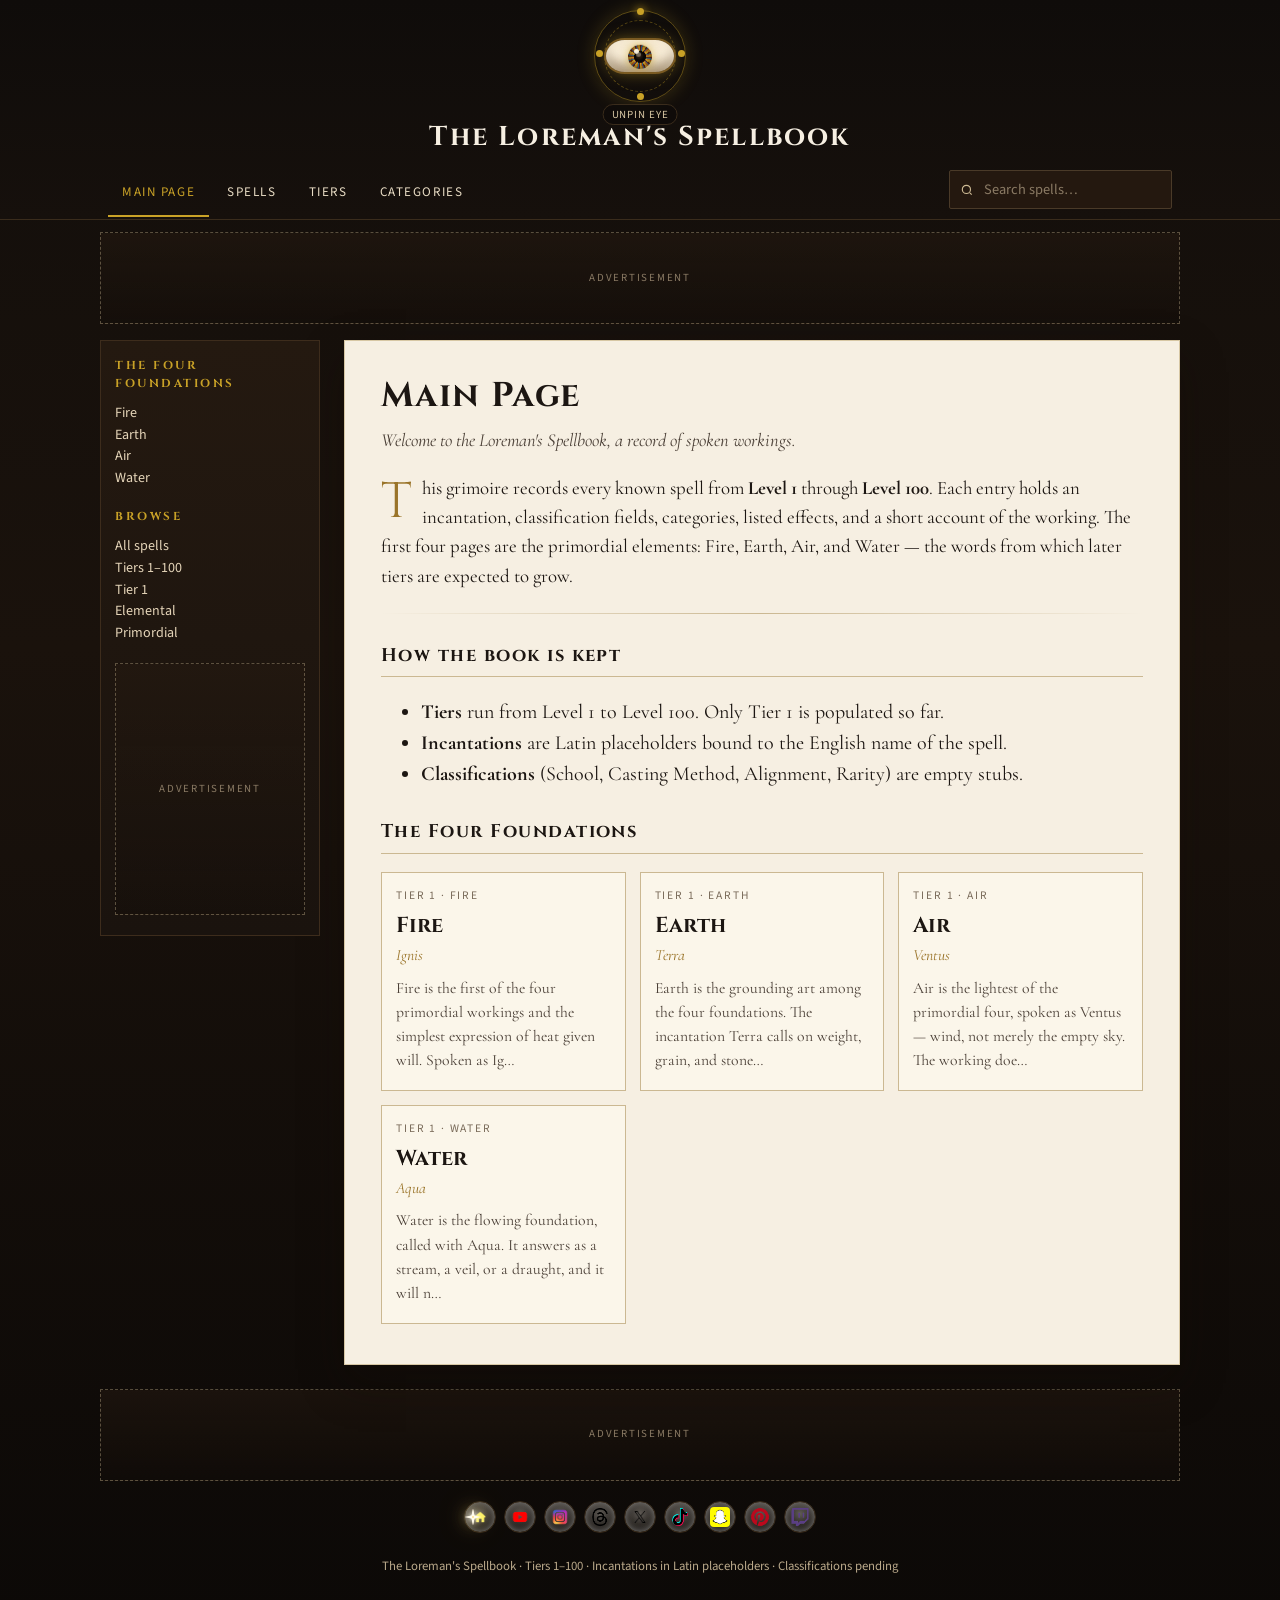
==== index.html @ 7ffdf41a "Add The Loreman's Spellbook wiki with elemental spells and site chrome. Co-authored-by: Cursor <curs" ====
<!DOCTYPE html>
<html lang="en">
  <head>
    <meta charset="UTF-8" />
    <meta name="viewport" content="width=device-width, initial-scale=1" />
    <title>The Loreman's Spellbook</title>
    <link rel="preconnect" href="https://fonts.googleapis.com" />
    <link rel="preconnect" href="https://fonts.gstatic.com" crossorigin />
    <link
      href="https://fonts.googleapis.com/css2?family=Cinzel:wght@600;700&family=Cormorant+Garamond:ital,wght@0,500;0,600;1,500;1,600&family=Source+Sans+3:wght@400;600&display=swap"
      rel="stylesheet"
    />
    <link rel="stylesheet" href="css/spellbook.css" />
  </head>
  <body>
    <svg class="sparkle-defs" aria-hidden="true" focusable="false">
      <symbol id="sparkle-glyph" viewBox="0 0 32 32">
        <path fill="#fff8e4" d="M16 1.2l2.5 12.1L30.8 16l-12.3 2.7L16 30.8l-2.5-12.1L1.2 16l12.3-2.7z" />
        <path fill="#fff" d="M16 7.2l1.15 7.1L24.8 16l-7.65 1.7L16 24.8l-1.15-7.1L7.2 16l7.65-1.7z" />
        <circle cx="16" cy="16" r="2.1" fill="#ffe9a8" />
      </symbol>
    </svg>
    <header class="site-header">
      <a
        class="donate-button"
        href="https://www.paypal.com/donate/?hosted_button_id=XRLVQFNNNTMAG"
        target="_blank"
        rel="noopener noreferrer"
      >
        Donate
      </a>
      <div class="donate-beam" id="donate-beam" aria-hidden="true"></div>
      <div class="donate-burst" id="donate-burst" aria-hidden="true"></div>
      <div class="header-inner">
        <div class="watcher-slot">
          <div class="watcher-cluster is-sticky" id="watcher-cluster">
            <div class="watcher" id="watcher" role="button" tabindex="0" aria-label="Watcher eye, click to blink">
              <div class="watcher-ring"></div>
              <div class="watcher-eye">
                <div class="watcher-iris" id="watcher-iris">
                  <span class="watcher-pupil"></span>
                  <span class="watcher-gleam"></span>
                </div>
                <div class="watcher-lid"></div>
              </div>
            </div>
          </div>
        </div>
        <button type="button" class="watcher-toggle" id="watcher-toggle" aria-pressed="true">Unpin eye</button>
        <a class="brand" href="#/">
          <h1>The Loreman's Spellbook</h1>
        </a>
        <div class="nav-row">
          <nav class="main-nav" aria-label="Primary">
            <a href="#/" data-nav="home">Main Page</a>
            <a href="#/spells" data-nav="spells">Spells</a>
            <a href="#/tiers" data-nav="tiers">Tiers</a>
            <a href="#/categories" data-nav="categories">Categories</a>
          </nav>
          <div class="search-box">
            <label class="visually-hidden" for="spell-search" style="position:absolute;left:-9999px">Search spells</label>
            <input id="spell-search" type="search" placeholder="Search spells…" autocomplete="off" />
            <div id="search-results" class="search-results" hidden></div>
          </div>
        </div>
      </div>
    </header>

    <div class="ad-band">
      <aside class="ad-slot ad-slot--leaderboard" aria-label="Advertisement">
        <div
          class="ad-slot-inner"
          data-ad-client=""
          data-ad-slot=""
          data-ad-format="horizontal"
          data-ad-placement="header"
        >
          Advertisement
        </div>
      </aside>
    </div>

    <div class="layout">
      <aside class="rail" aria-label="Spellbook navigation">
        <h2>The Four Foundations</h2>
        <ul id="foundation-list"></ul>
        <h2>Browse</h2>
        <ul>
          <li><a href="#/spells">All spells</a></li>
          <li><a href="#/tiers">Tiers 1–100</a></li>
          <li><a href="#/tier/1">Tier 1</a></li>
          <li><a href="#/category/elemental">Elemental</a></li>
          <li><a href="#/category/primordial">Primordial</a></li>
        </ul>
        <aside class="ad-slot ad-slot--rail" aria-label="Advertisement">
          <div
            class="ad-slot-inner"
            data-ad-client=""
            data-ad-slot=""
            data-ad-format="rectangle"
            data-ad-placement="sidebar"
          >
            Advertisement
          </div>
        </aside>
      </aside>
      <main id="page" class="page"></main>
    </div>

    <div class="ad-band">
      <aside class="ad-slot ad-slot--leaderboard" aria-label="Advertisement">
        <div
          class="ad-slot-inner"
          data-ad-client=""
          data-ad-slot=""
          data-ad-format="horizontal"
          data-ad-placement="footer"
        >
          Advertisement
        </div>
      </aside>
    </div>

    <footer class="site-footer">
      <div class="social-orbit">
        <nav class="social-links" aria-label="Cristian Paez Jr on the web">
        <a href="https://www.iamchrispaezjr.com" aria-label="Home">
          <img class="social-icon-home" src="icons-spellbook/home.png" alt="" width="22" height="22" />
        </a>
        <a href="https://www.youtube.com/channel/UCWYtgKKmHAml5dol4--5GJQ" target="_blank" rel="noopener noreferrer" aria-label="YouTube">
          <img src="icons-spellbook/youtube.png" alt="" width="22" height="22" />
        </a>
        <a href="https://www.instagram.com/iamchrispaezjr" target="_blank" rel="noopener noreferrer" aria-label="Instagram">
          <img src="icons-spellbook/instagram.png" alt="" width="22" height="22" />
        </a>
        <a href="https://www.threads.com/@iamchrispaezjr" target="_blank" rel="noopener noreferrer" aria-label="Threads">
          <img src="icons-spellbook/threads.png" alt="" width="22" height="22" />
        </a>
        <a href="https://x.com/iamchrispjr" target="_blank" rel="noopener noreferrer" aria-label="X">
          <img src="icons-spellbook/x.png" alt="" width="22" height="22" />
        </a>
        <a href="https://www.tiktok.com/@iamchrispaezjr" target="_blank" rel="noopener noreferrer" aria-label="TikTok">
          <img src="icons-spellbook/tiktok.png" alt="" width="22" height="22" />
        </a>
        <a href="https://www.snapchat.com/@iamchrispaezjr" target="_blank" rel="noopener noreferrer" aria-label="Snapchat">
          <img src="icons-spellbook/snapchat.png" alt="" width="22" height="22" />
        </a>
        <a href="https://www.pinterest.com/iamchrispaezjroff/" target="_blank" rel="noopener noreferrer" aria-label="Pinterest">
          <img src="icons-spellbook/pinterest.png" alt="" width="22" height="22" />
        </a>
        <a href="https://www.twitch.tv/iamchrispaezjr" target="_blank" rel="noopener noreferrer" aria-label="Twitch">
          <img src="icons-spellbook/twitch.png" alt="" width="22" height="22" />
        </a>
      </nav>
        <svg class="social-sparkle social-sparkle--front" viewBox="0 0 32 32" aria-hidden="true" focusable="false">
          <use href="#sparkle-glyph" />
        </svg>
        <svg class="social-sparkle social-sparkle--back" viewBox="0 0 32 32" aria-hidden="true" focusable="false">
          <use href="#sparkle-glyph" />
        </svg>
      </div>
      The Loreman's Spellbook · Tiers 1–100 · Incantations in Latin placeholders · Classifications pending
    </footer>

    <script src="js/spells.js"></script>
    <script src="js/app.js"></script>
    <script src="js/watcher.js"></script>
    <script src="js/donate-laser.js"></script>
  </body>
</html>
---- css/spellbook.css ----
:root {
  --ink: #1c1612;
  --ink-soft: #4a3f36;
  --parchment: #f6efe2;
  --parchment-deep: #ebe1cc;
  --rule: #cbb892;
  --gold: #9a7429;
  --gold-bright: #c9a227;
  --leather: #1a120c;
  --leather-mid: #2a1d14;
  --nav: #0f0c0a;
  --muted: #7a6b5a;
  --stub: #8a7358;
  --fire: #c45c1a;
  --earth: #6b7a32;
  --air: #5b8aa8;
  --water: #2a6f86;
  --link: #6b3a12;
  --link-hover: #9a7429;
  --shadow: 0 18px 40px rgba(20, 12, 6, 0.35);
  --serif: "Cormorant Garamond", "Palatino Linotype", Palatino, serif;
  --display: "Cinzel", "Times New Roman", serif;
  --sans: "Source Sans 3", "Segoe UI", sans-serif;
}

*,
*::before,
*::after {
  box-sizing: border-box;
}

html {
  scroll-behavior: smooth;
}

body {
  margin: 0;
  min-height: 100vh;
  color: var(--ink);
  background:
    radial-gradient(1200px 600px at 50% -10%, rgba(201, 162, 39, 0.08), transparent 55%),
    linear-gradient(180deg, #120e0b 0%, var(--leather) 40%, #0c0907 100%);
  font-family: var(--serif);
  font-size: 20px;
  line-height: 1.55;
}

a {
  color: var(--link);
  text-decoration-thickness: 1px;
  text-underline-offset: 3px;
}

a:hover {
  color: var(--link-hover);
}

.sparkle-defs {
  position: absolute;
  width: 0;
  height: 0;
  overflow: hidden;
}

.site-header {
  position: relative;
  background: linear-gradient(180deg, var(--nav), #16100c);
  border-bottom: 1px solid #3a2c1c;
  color: var(--parchment);
}

.header-inner {
  max-width: 1120px;
  margin: 0 auto;
  padding: 18px 28px 0;
  display: flex;
  flex-direction: column;
  align-items: center;
}

.watcher-slot {
  width: 92px;
  height: 92px;
  margin: 0 auto 6px;
}

.watcher-cluster.is-sticky {
  position: fixed;
  top: 10px;
  left: 50%;
  z-index: 60;
  transform: translateX(-50%);
}

.watcher {
  position: relative;
  z-index: 60;
  width: 92px;
  height: 92px;
  margin: 0;
  display: grid;
  place-items: center;
  pointer-events: auto;
  cursor: pointer;
}

.watcher:focus-visible {
  outline: 2px solid var(--gold-bright);
  outline-offset: 4px;
  border-radius: 50%;
}

.watcher-toggle {
  position: fixed;
  top: 104px;
  left: 50%;
  z-index: 61;
  transform: translateX(-50%);
  margin: 0;
  padding: 2px 8px;
  border: 1px solid #3a2c1c;
  border-radius: 999px;
  background: rgba(15, 12, 10, 0.88);
  color: #d8c7a4;
  font-family: var(--sans);
  font-size: 0.68rem;
  letter-spacing: 0.08em;
  text-transform: uppercase;
  cursor: pointer;
  opacity: 0;
  pointer-events: none;
  transition: opacity 0.35s ease, color 0.15s ease, border-color 0.15s ease;
}

.watcher-toggle.is-near,
.watcher-toggle:focus-visible {
  opacity: 1;
  pointer-events: auto;
}

.watcher-toggle:hover,
.watcher-toggle:focus-visible {
  color: var(--gold-bright);
  border-color: var(--gold-bright);
  outline: none;
}

@media (hover: none) {
  .watcher-toggle {
    opacity: 1;
    pointer-events: auto;
  }
}

body:not(.eye-sticky) .watcher-toggle {
  top: 12px;
}

body.eye-sticky .rail {
  top: 112px;
}

.watcher-ring {
  position: absolute;
  inset: 0;
  border-radius: 50%;
  border: 1px solid rgba(201, 162, 39, 0.42);
  box-shadow: 0 0 18px rgba(201, 162, 39, 0.22);
  animation: watcher-spin 28s linear infinite;
}

.watcher-ring::before,
.watcher-ring::after {
  content: "";
  position: absolute;
  border-radius: 50%;
}

.watcher-ring::before {
  inset: 9px;
  border: 1px dashed rgba(201, 162, 39, 0.38);
}

.watcher-ring::after {
  top: -3px;
  left: 50%;
  width: 7px;
  height: 7px;
  margin-left: -3.5px;
  background: var(--gold-bright);
  box-shadow:
    0 85px 0 var(--gold-bright),
    41px 42px 0 var(--gold-bright),
    -41px 42px 0 var(--gold-bright),
    0 0 8px var(--gold-bright);
}

.watcher-eye {
  width: 68px;
  height: 32px;
  position: relative;
  overflow: hidden;
  border-radius: 50% 50% 50% 50% / 90% 90% 90% 90%;
  background:
    radial-gradient(120% 90% at 50% 40%, #fff8ea 0%, #e8d7b8 58%, #b8945a 100%);
  box-shadow:
    0 0 0 2px #7a5a22,
    0 0 16px rgba(201, 162, 39, 0.55),
    inset 0 6px 8px rgba(255, 248, 230, 0.5),
    inset 0 -8px 10px rgba(40, 22, 8, 0.28);
}

.watcher-iris {
  position: absolute;
  top: 50%;
  left: 50%;
  width: 24px;
  height: 24px;
  margin: -12px 0 0 -12px;
  border-radius: 50%;
  background:
    radial-gradient(circle at 50% 50%, #0a0604 0 34%, transparent 36%),
    repeating-conic-gradient(
      from 20deg,
      #c9a227 0 12deg,
      #6b1c12 12deg 18deg,
      #2a6f86 18deg 24deg,
      #c45c1a 24deg 30deg
    );
  box-shadow:
    0 0 10px rgba(201, 162, 39, 0.7),
    inset 0 0 6px rgba(0, 0, 0, 0.65);
  will-change: transform;
}

.watcher-pupil {
  position: absolute;
  inset: 32%;
  border-radius: 50%;
  background: radial-gradient(circle at 40% 35%, #3a2414 0%, #070504 70%);
}

.watcher-gleam {
  position: absolute;
  top: 4px;
  left: 6px;
  width: 5px;
  height: 5px;
  border-radius: 50%;
  background: rgba(255, 248, 230, 0.95);
  box-shadow: 2px 3px 0 0 rgba(255, 248, 230, 0.35);
}

.watcher-lid {
  position: absolute;
  inset: -2px;
  background: linear-gradient(180deg, #1a120c 0%, #2a1d14 100%);
  transform: scaleY(0);
  transform-origin: center;
  z-index: 2;
}

.watcher.is-blinking .watcher-lid {
  animation: watcher-blink 0.32s ease-in-out;
}

@keyframes watcher-spin {
  to {
    transform: rotate(360deg);
  }
}

@keyframes watcher-blink {
  0%,
  100% {
    transform: scaleY(0);
  }
  45%,
  55% {
    transform: scaleY(1);
  }
}

@media (prefers-reduced-motion: reduce) {
  .watcher-ring {
    animation: none;
  }

  .watcher.is-blinking .watcher-lid {
    animation-duration: 0.01ms;
  }

  .social-sparkle,
  .social-sparkle use {
    animation: none;
  }

  .social-sparkle {
    display: none;
  }

  .donate-beam,
  .donate-burst,
  .donate-button.is-materializing {
    animation: none;
  }

  .donate-button.is-revealed {
    opacity: 1;
  }
}

.brand {
  display: block;
  text-align: center;
  text-decoration: none;
  color: inherit;
  margin: 0 0 12px;
}

.brand h1 {
  margin: 0;
  font-family: var(--display);
  font-weight: 700;
  font-size: 1.7rem;
  letter-spacing: 0.08em;
}

.social-orbit {
  position: relative;
  isolation: isolate;
  display: flex;
  justify-content: center;
  width: fit-content;
  max-width: 100%;
  margin: 0 auto 14px;
  padding: 8px 0;
  overflow: visible;
}

.donate-button {
  position: absolute;
  top: 12px;
  right: 12px;
  z-index: 21;
  display: inline-flex;
  align-items: center;
  padding: 7px 14px;
  border: 1px solid var(--gold);
  border-radius: 999px;
  background: linear-gradient(180deg, #3a2a12, #24180f);
  color: var(--gold-bright);
  font-family: var(--sans);
  font-size: 0.72rem;
  font-weight: 600;
  letter-spacing: 0.14em;
  text-transform: uppercase;
  text-decoration: none;
  opacity: 0;
  pointer-events: none;
  box-shadow:
    inset 0 0 8px rgba(255, 245, 230, 0.12),
    0 0 10px rgba(201, 162, 39, 0.18);
}

.donate-button.is-revealed {
  opacity: 1;
  pointer-events: auto;
}

.donate-button.is-materializing {
  animation: donate-materialize 0.65s ease-out;
}

.donate-button:hover {
  color: #fff8e4;
  border-color: var(--gold-bright);
  box-shadow:
    inset 0 0 10px rgba(255, 245, 230, 0.2),
    0 0 14px rgba(201, 162, 39, 0.4);
}

.donate-beam {
  position: fixed;
  left: 0;
  top: 0;
  height: 4px;
  z-index: 70;
  pointer-events: none;
  transform-origin: 0 50%;
  opacity: 0;
  border-radius: 999px;
  background: linear-gradient(90deg, #fffef2 0%, #ffe08a 28%, #c9a227 72%, transparent 100%);
  box-shadow:
    0 0 8px #fff8e4,
    0 0 16px #c9a227,
    0 0 28px rgba(201, 162, 39, 0.7);
}

.donate-beam.is-firing {
  animation: donate-beam-shot 0.7s ease-out forwards;
}

.donate-burst {
  position: fixed;
  width: 34px;
  height: 34px;
  margin: -17px 0 0 -17px;
  z-index: 71;
  pointer-events: none;
  border-radius: 50%;
  opacity: 0;
  background: radial-gradient(circle, #fffef2 0%, #ffe08a 28%, rgba(201, 162, 39, 0.7) 52%, transparent 72%);
}

.donate-burst.is-popping {
  animation: donate-burst-pop 0.55s ease-out forwards;
}

.watcher.is-firing .watcher-eye {
  box-shadow:
    0 0 0 2px #7a5a22,
    0 0 22px rgba(255, 248, 230, 0.95),
    0 0 36px rgba(201, 162, 39, 0.85);
}

.watcher.is-firing .watcher-iris {
  filter: brightness(1.55) saturate(1.2);
}

@keyframes donate-beam-shot {
  0% {
    opacity: 1;
    transform: rotate(var(--beam-angle)) scaleX(0);
  }
  58% {
    opacity: 1;
    transform: rotate(var(--beam-angle)) scaleX(1);
  }
  100% {
    opacity: 0;
    transform: rotate(var(--beam-angle)) scaleX(1);
  }
}

@keyframes donate-burst-pop {
  0% {
    opacity: 0.95;
    transform: scale(0.2);
  }
  100% {
    opacity: 0;
    transform: scale(2.4);
  }
}

@keyframes donate-materialize {
  0% {
    opacity: 0;
    filter: brightness(2.2);
    box-shadow:
      inset 0 0 12px rgba(255, 245, 230, 0.5),
      0 0 22px rgba(201, 162, 39, 0.85);
  }
  100% {
    opacity: 1;
    filter: none;
  }
}

.social-links {
  display: flex;
  flex-wrap: wrap;
  justify-content: center;
  gap: 8px;
  margin: 0;
  position: relative;
  z-index: 1;
}

.social-sparkle {
  position: absolute;
  top: 50%;
  left: 0;
  width: 18px;
  height: 18px;
  margin-top: -9px;
  pointer-events: none;
  filter:
    drop-shadow(0 0 3px rgba(255, 255, 255, 0.95))
    drop-shadow(0 0 8px rgba(255, 232, 160, 0.85))
    drop-shadow(0 0 14px rgba(201, 162, 39, 0.45));
  animation: sparkle-orbit 7.5s ease-in-out infinite;
}

.social-sparkle--front {
  z-index: 2;
  animation:
    sparkle-orbit 7.5s ease-in-out infinite,
    sparkle-front 7.5s ease-in-out infinite;
}

.social-sparkle--back {
  z-index: 0;
  filter:
    drop-shadow(0 0 2px rgba(255, 255, 255, 0.45))
    drop-shadow(0 0 6px rgba(201, 162, 39, 0.25));
  animation:
    sparkle-orbit 7.5s ease-in-out infinite,
    sparkle-back 7.5s ease-in-out infinite;
}

.social-sparkle use {
  transform-box: fill-box;
  transform-origin: center;
  animation: sparkle-twinkle 1.6s ease-in-out infinite;
}

@keyframes sparkle-orbit {
  0%,
  100% {
    left: 0;
    transform: translateY(8px) scale(0.62);
  }
  4% {
    transform: translateY(-5px) scale(1.08);
  }
  46% {
    left: calc(100% - 18px);
    transform: translateY(-5px) scale(1.08);
  }
  50% {
    left: calc(100% - 18px);
    transform: translateY(8px) scale(0.62);
  }
  96% {
    left: 0;
    transform: translateY(8px) scale(0.62);
  }
}

@keyframes sparkle-front {
  0%,
  46% {
    opacity: 1;
  }
  50%,
  100% {
    opacity: 0;
  }
}

@keyframes sparkle-back {
  0%,
  46% {
    opacity: 0;
  }
  50%,
  96% {
    opacity: 0.45;
  }
  100% {
    opacity: 0;
  }
}

@keyframes sparkle-twinkle {
  0%,
  100% {
    transform: rotate(0deg) scale(1);
    opacity: 0.85;
  }
  50% {
    transform: rotate(45deg) scale(1.18);
    opacity: 1;
  }
}

.social-links a {
  display: grid;
  place-items: center;
  width: 32px;
  height: 32px;
  border-radius: 50%;
  background:
    radial-gradient(circle at 50% 40%, rgba(255, 248, 236, 0.34) 0%, rgba(255, 248, 236, 0.1) 46%, #0a0806 72%);
  border: 1px solid #3a2c1c;
  box-shadow:
    inset 0 0 7px rgba(255, 255, 255, 0.42),
    inset 0 0 14px rgba(255, 245, 230, 0.2);
  color: inherit;
  text-decoration: none;
  overflow: hidden;
  transition: transform 0.15s ease, border-color 0.15s ease, box-shadow 0.15s ease;
}

.social-links a:hover {
  transform: translateY(-2px);
  border-color: var(--gold-bright);
  box-shadow:
    inset 0 0 9px rgba(255, 255, 255, 0.5),
    inset 0 0 16px rgba(255, 245, 230, 0.24),
    0 0 10px rgba(201, 162, 39, 0.4);
  color: inherit;
}

.social-links img {
  width: 20px;
  height: 20px;
  object-fit: contain;
  display: block;
  border-radius: 4px;
  position: relative;
  z-index: 1;
}

.social-icon-home {
  filter: invert(86%) sepia(38%) saturate(620%) hue-rotate(2deg) brightness(1.05);
}

.nav-row {
  display: flex;
  flex-wrap: wrap;
  align-items: center;
  gap: 8px 18px;
  padding-bottom: 0;
  border-bottom: 0;
  width: 100%;
}

.main-nav {
  display: flex;
  flex-wrap: wrap;
  gap: 4px;
}

.main-nav a {
  display: inline-block;
  padding: 10px 14px 12px;
  color: #e8dcc4;
  text-decoration: none;
  font-family: var(--sans);
  font-size: 0.82rem;
  letter-spacing: 0.12em;
  text-transform: uppercase;
  border-bottom: 2px solid transparent;
}

.main-nav a:hover,
.main-nav a.is-active {
  color: var(--gold-bright);
  border-bottom-color: var(--gold-bright);
}

.search-box {
  margin-left: auto;
  margin-bottom: 10px;
  position: relative;
}

.search-box input {
  width: min(280px, 100%);
  padding: 8px 12px 8px 34px;
  border: 1px solid #4a3a28;
  border-radius: 2px;
  background: #24180f url("data:image/svg+xml,%3Csvg xmlns='http://www.w3.org/2000/svg' width='14' height='14' fill='none' stroke='%23cbb892' stroke-width='2' viewBox='0 0 24 24'%3E%3Ccircle cx='11' cy='11' r='7'/%3E%3Cpath d='M20 20l-3-3'/%3E%3C/svg%3E") 10px 50% no-repeat;
  color: var(--parchment);
  font-family: var(--sans);
  font-size: 0.9rem;
}

.search-box input::placeholder {
  color: #8a7a64;
}

.search-box input:focus {
  outline: 1px solid var(--gold-bright);
}

.search-results {
  display: none;
  position: absolute;
  right: 0;
  top: calc(100% + 4px);
  width: 280px;
  background: var(--parchment);
  color: var(--ink);
  border: 1px solid var(--rule);
  box-shadow: var(--shadow);
  z-index: 20;
}

.search-results.open {
  display: block;
}

.search-results a {
  display: block;
  padding: 8px 12px;
  text-decoration: none;
  font-size: 1rem;
  border-bottom: 1px solid var(--parchment-deep);
}

.search-results a:hover {
  background: var(--parchment-deep);
}

.search-results .empty {
  padding: 10px 12px;
  color: var(--muted);
  font-size: 0.95rem;
}

.layout {
  max-width: 1120px;
  margin: 16px auto 24px;
  padding: 0 20px;
  display: grid;
  grid-template-columns: 220px minmax(0, 1fr);
  gap: 24px;
  align-items: start;
}

.rail {
  background: linear-gradient(180deg, #241910, #1a130e);
  border: 1px solid #3d2c1c;
  color: #e4d4b8;
  padding: 16px 14px 20px;
  font-family: var(--sans);
  font-size: 0.88rem;
  position: sticky;
  top: 16px;
}

.rail h2 {
  margin: 0 0 10px;
  font-family: var(--display);
  font-size: 0.72rem;
  letter-spacing: 0.22em;
  text-transform: uppercase;
  color: var(--gold-bright);
}

.rail ul {
  margin: 0 0 18px;
  padding: 0;
  list-style: none;
}

.rail a {
  color: #e4d4b8;
  text-decoration: none;
}

.rail a:hover {
  color: var(--gold-bright);
}

.page {
  background: var(--parchment);
  border: 1px solid #d7c7a4;
  box-shadow: var(--shadow);
  padding: 28px 36px 40px;
  min-height: 640px;
}

.article-title {
  margin: 0 0 4px;
  font-family: var(--display);
  font-size: 2.15rem;
  font-weight: 700;
  letter-spacing: 0.04em;
}

.article-subtitle {
  margin: 0 0 18px;
  color: var(--ink-soft);
  font-style: italic;
  font-size: 1.15rem;
}

.lede {
  font-size: 1.18rem;
}

.lede::first-letter {
  font-family: var(--display);
  font-size: 3.1rem;
  float: left;
  line-height: 0.75;
  padding: 10px 10px 0 0;
  color: var(--gold);
}

hr.ornament {
  border: 0;
  height: 1px;
  background: linear-gradient(90deg, transparent, var(--rule), transparent);
  margin: 22px 0;
}

.infobox {
  float: right;
  width: 270px;
  margin: 0 0 18px 22px;
  background: #fbf6ea;
  border: 1px solid var(--rule);
  font-family: var(--sans);
  font-size: 0.86rem;
  line-height: 1.4;
}

.infobox-head {
  padding: 12px 10px 10px;
  text-align: center;
  color: #f8efdc;
  font-family: var(--display);
  letter-spacing: 0.14em;
  text-transform: uppercase;
}

.infobox-head .incant {
  display: block;
  margin-top: 4px;
  font-family: var(--serif);
  font-style: italic;
  letter-spacing: 0.04em;
  text-transform: none;
  opacity: 0.92;
}

.infobox[data-element="Fire"] .infobox-head { background: var(--fire); }
.infobox[data-element="Earth"] .infobox-head { background: var(--earth); }
.infobox[data-element="Air"] .infobox-head { background: var(--air); }
.infobox[data-element="Water"] .infobox-head { background: var(--water); }

.sigil {
  width: 84px;
  height: 84px;
  margin: 12px auto 4px;
  border-radius: 50%;
  border: 2px solid var(--rule);
  display: grid;
  place-items: center;
  background: #fffaf0;
}

.sigil svg {
  width: 48px;
  height: 48px;
}

.infobox table {
  width: 100%;
  border-collapse: collapse;
}

.infobox th,
.infobox td {
  padding: 7px 10px;
  border-top: 1px solid var(--rule);
  text-align: left;
  vertical-align: top;
}

.infobox th {
  width: 42%;
  font-weight: 600;
  color: var(--ink-soft);
  background: #f0e6d0;
}

.placeholder {
  color: #b09a78;
  font-style: italic;
}

.stub-box {
  clear: both;
  margin: 22px 0;
  padding: 12px 14px;
  background: #efe4c8;
  border: 1px dashed #b89b5a;
  font-family: var(--sans);
  font-size: 0.92rem;
}

.section h2 {
  margin: 28px 0 10px;
  font-family: var(--display);
  font-size: 1.15rem;
  letter-spacing: 0.08em;
  border-bottom: 1px solid var(--rule);
  padding-bottom: 6px;
}

.effects {
  margin: 0;
  padding: 0;
  list-style: none;
}

.effects li {
  margin: 0 0 12px;
  padding-left: 14px;
  border-left: 3px solid var(--gold);
}

.effects strong {
  font-family: var(--display);
  letter-spacing: 0.06em;
  display: block;
  font-size: 0.95rem;
}

.spell-grid,
.home-grid {
  display: grid;
  grid-template-columns: repeat(auto-fill, minmax(220px, 1fr));
  gap: 14px;
  margin-top: 18px;
}

.spell-card {
  display: block;
  text-decoration: none;
  color: inherit;
  background: #fbf6ea;
  border: 1px solid var(--rule);
  padding: 14px 14px 16px;
  min-height: 150px;
  transition: transform 0.15s ease, border-color 0.15s ease;
}

.spell-card:hover {
  transform: translateY(-2px);
  border-color: var(--gold);
  color: inherit;
}

.spell-card .kicker {
  font-family: var(--sans);
  font-size: 0.72rem;
  letter-spacing: 0.16em;
  text-transform: uppercase;
  color: var(--muted);
}

.spell-card h3 {
  margin: 4px 0 2px;
  font-family: var(--display);
  font-size: 1.35rem;
}

.spell-card .latin {
  margin: 0 0 8px;
  font-style: italic;
  color: var(--gold);
}

.spell-card p {
  margin: 0;
  font-size: 0.98rem;
  color: var(--ink-soft);
}

.tier-grid {
  display: grid;
  grid-template-columns: repeat(auto-fill, minmax(52px, 1fr));
  gap: 6px;
  margin-top: 16px;
}

.tier-cell {
  aspect-ratio: 1;
  display: grid;
  place-items: center;
  text-decoration: none;
  font-family: var(--sans);
  font-size: 0.78rem;
  font-weight: 600;
  background: #efe6d2;
  border: 1px solid var(--rule);
  color: var(--ink-soft);
}

.tier-cell.filled {
  background: #2a1d14;
  color: var(--gold-bright);
  border-color: #6a5224;
}

.tier-cell:hover {
  outline: 1px solid var(--gold);
}

.wiki-table {
  width: 100%;
  border-collapse: collapse;
  font-family: var(--sans);
  font-size: 0.95rem;
  margin-top: 12px;
}

.wiki-table th,
.wiki-table td {
  border: 1px solid var(--rule);
  padding: 8px 10px;
  text-align: left;
}

.wiki-table th {
  background: #eadcbd;
  font-weight: 600;
}

.wiki-table tr:nth-child(even) td {
  background: #fbf6ea;
}

.cats {
  clear: both;
  margin-top: 36px;
  padding-top: 10px;
  border-top: 1px solid var(--rule);
  font-family: var(--sans);
  font-size: 0.88rem;
}

.cats a {
  margin-right: 8px;
}

.toc {
  float: left;
  width: 220px;
  margin: 0 20px 16px 0;
  padding: 10px 12px;
  background: #f3ead6;
  border: 1px solid var(--rule);
  font-family: var(--sans);
  font-size: 0.82rem;
}

.toc strong {
  display: block;
  margin-bottom: 6px;
  font-family: var(--display);
  letter-spacing: 0.08em;
  font-size: 0.78rem;
}

.toc ol {
  margin: 0;
  padding-left: 18px;
}

.muted {
  color: var(--muted);
}

.ad-band {
  max-width: 1120px;
  margin: 12px auto;
  padding: 0 20px;
}

.ad-slot {
  border: 1px dashed rgba(203, 184, 146, 0.38);
  background:
    linear-gradient(180deg, rgba(36, 25, 16, 0.55), rgba(18, 12, 8, 0.4));
  color: #8a7a64;
  font-family: var(--sans);
  font-size: 0.68rem;
  letter-spacing: 0.16em;
  text-transform: uppercase;
}

.ad-slot-inner {
  display: grid;
  place-items: center;
  width: 100%;
  min-height: inherit;
}

.ad-slot--leaderboard {
  min-height: 90px;
}

.ad-slot--rail {
  min-height: 250px;
  margin-top: 18px;
}

.ad-slot-inner:has(.adsbygoogle) {
  color: transparent;
}

.site-footer {
  max-width: 1120px;
  margin: 0 auto;
  padding: 0 20px 40px;
  color: #b9a88a;
  font-family: var(--sans);
  font-size: 0.8rem;
  text-align: center;
}

.site-footer .social-orbit {
  margin: 0 auto 16px;
}

@media (max-width: 860px) {
  .layout {
    grid-template-columns: 1fr;
  }

  .ad-slot--leaderboard {
    min-height: 100px;
  }

  .ad-slot--rail {
    min-height: 100px;
  }

  .rail {
    position: static;
  }

  .infobox,
  .toc {
    float: none;
    width: 100%;
    margin: 0 0 16px;
  }
}
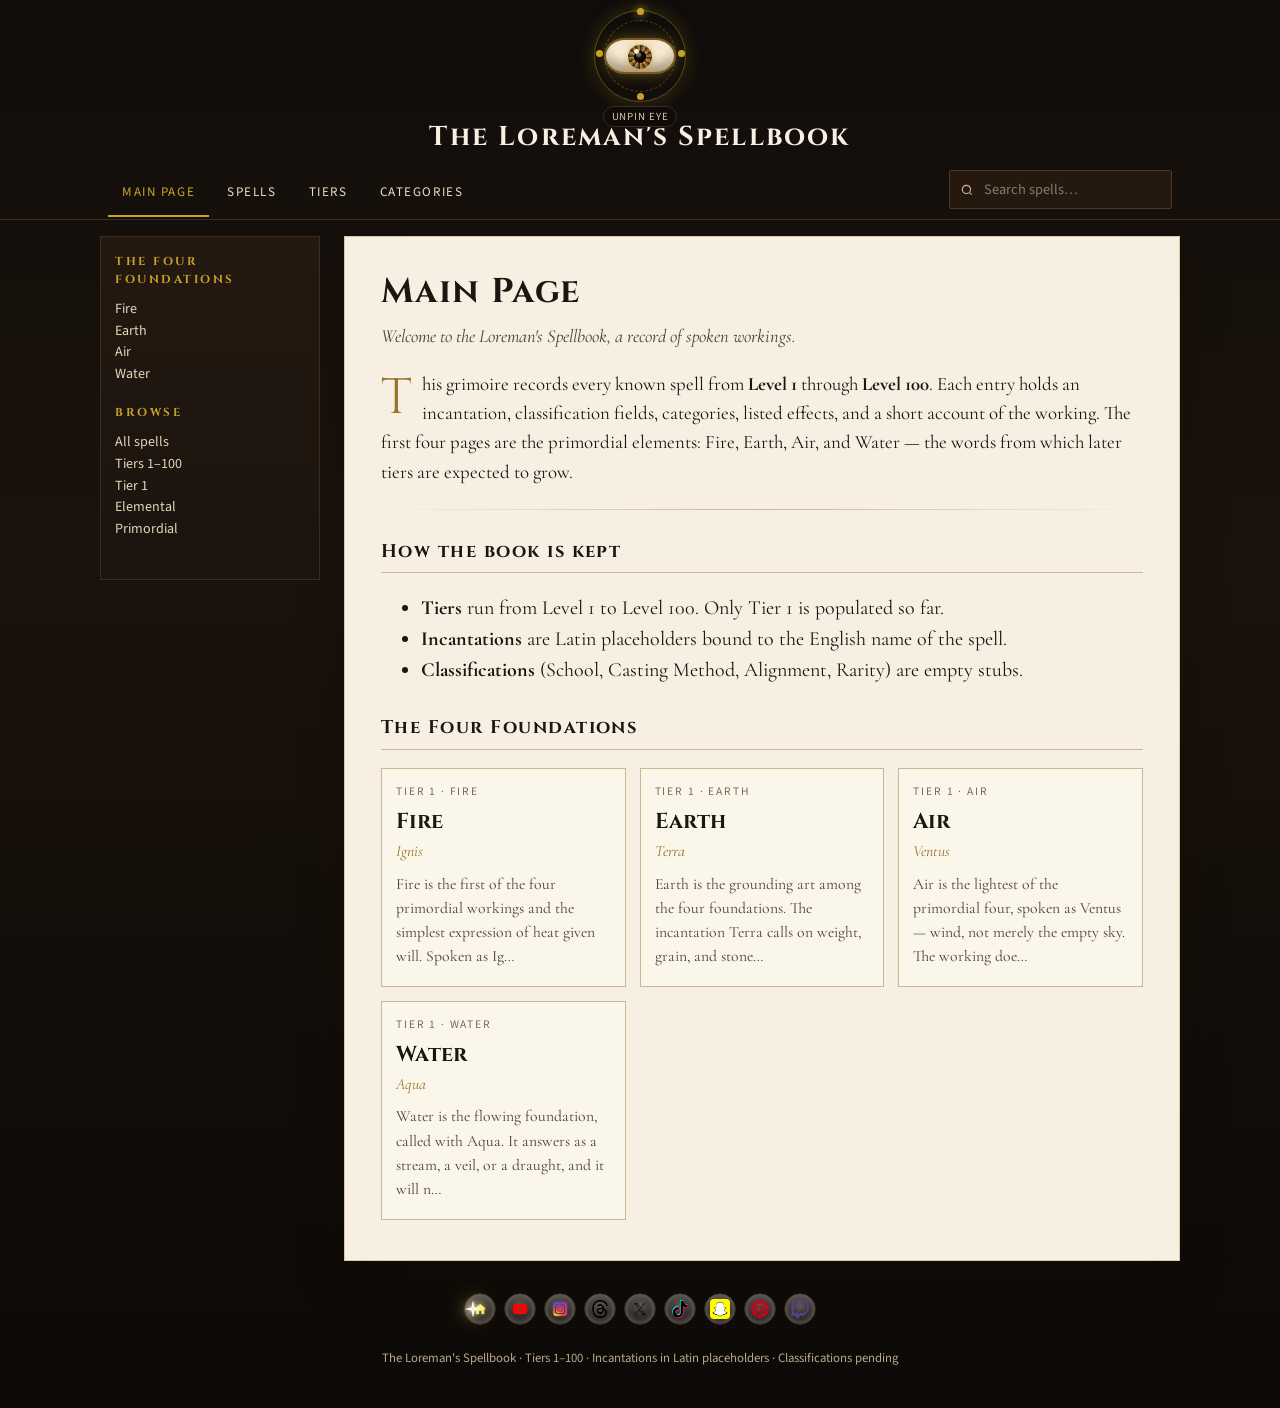
==== commit d5712897: "Keep the pin control with the eye when unpinned and hide ad slots. Co-authored-by: Cursor <cursorage" ====
--- a/index.html
+++ b/index.html
@@ -44,9 +44,9 @@
                 <div class="watcher-lid"></div>
               </div>
             </div>
+            <button type="button" class="watcher-toggle" id="watcher-toggle" aria-pressed="true">Unpin eye</button>
           </div>
         </div>
-        <button type="button" class="watcher-toggle" id="watcher-toggle" aria-pressed="true">Unpin eye</button>
         <a class="brand" href="#/">
           <h1>The Loreman's Spellbook</h1>
         </a>
--- a/css/spellbook.css
+++ b/css/spellbook.css
@@ -80,8 +80,16 @@
 
 .watcher-slot {
   width: 92px;
-  height: 92px;
+  min-height: 92px;
   margin: 0 auto 6px;
+  display: flex;
+  justify-content: center;
+}
+
+.watcher-cluster {
+  display: flex;
+  flex-direction: column;
+  align-items: center;
 }
 
 .watcher-cluster.is-sticky {
@@ -111,12 +119,9 @@
 }
 
 .watcher-toggle {
-  position: fixed;
-  top: 104px;
-  left: 50%;
+  position: relative;
   z-index: 61;
-  transform: translateX(-50%);
-  margin: 0;
+  margin: 4px 0 0;
   padding: 2px 8px;
   border: 1px solid #3a2c1c;
   border-radius: 999px;
@@ -129,6 +134,7 @@
   cursor: pointer;
   opacity: 0;
   pointer-events: none;
+  white-space: nowrap;
   transition: opacity 0.35s ease, color 0.15s ease, border-color 0.15s ease;
 }
 
@@ -150,10 +156,6 @@
     opacity: 1;
     pointer-events: auto;
   }
-}
-
-body:not(.eye-sticky) .watcher-toggle {
-  top: 12px;
 }
 
 body.eye-sticky .rail {
@@ -1060,6 +1062,11 @@
   color: var(--muted);
 }
 
+.ad-band,
+.ad-slot--rail {
+  display: none;
+}
+
 .ad-band {
   max-width: 1120px;
   margin: 12px auto;
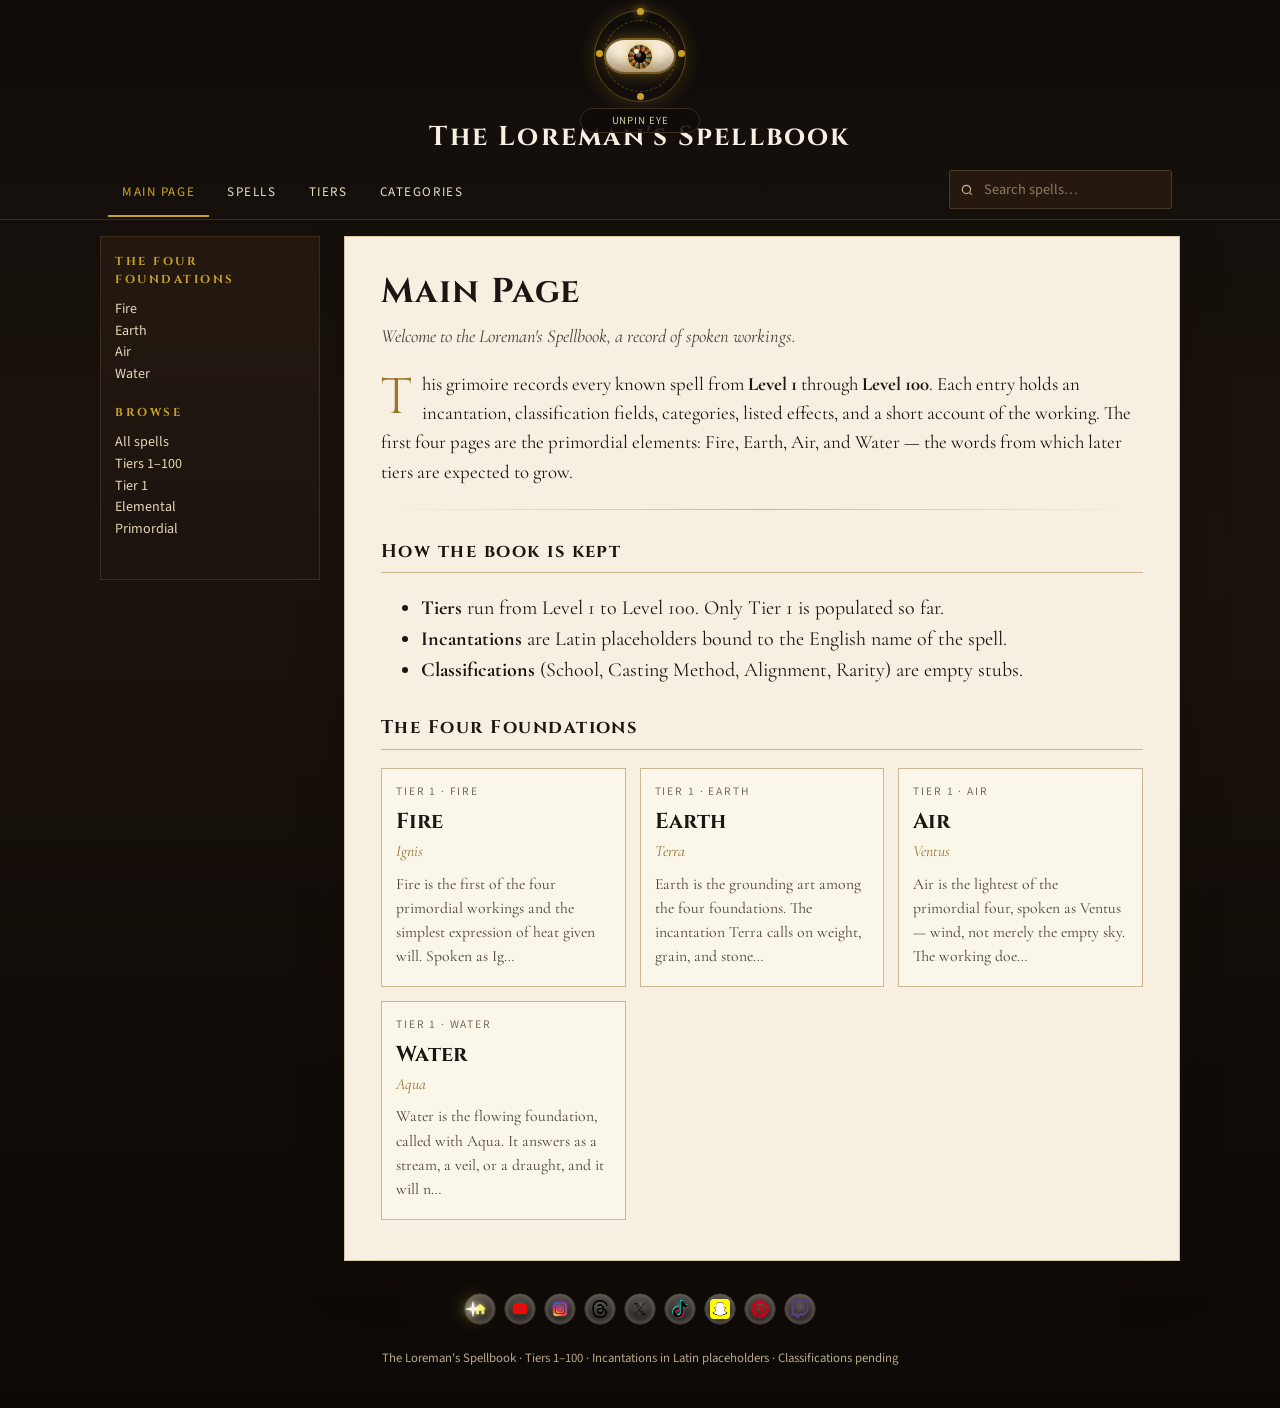
==== commit b432812a: "Add Google Analytics tag so site traffic can be measured. Co-authored-by: Cursor <cursoragent@cursor" ====
--- a/index.html
+++ b/index.html
@@ -3,6 +3,15 @@
   <head>
     <meta charset="UTF-8" />
     <meta name="viewport" content="width=device-width, initial-scale=1" />
+    <!-- Google tag (gtag.js) -->
+    <script async src="https://www.googletagmanager.com/gtag/js?id=G-6ZY7LZ5NB1"></script>
+    <script>
+      window.dataLayer = window.dataLayer || [];
+      function gtag(){dataLayer.push(arguments);}
+      gtag('js', new Date());
+
+      gtag('config', 'G-6ZY7LZ5NB1');
+    </script>
     <title>The Loreman's Spellbook</title>
     <link rel="preconnect" href="https://fonts.googleapis.com" />
     <link rel="preconnect" href="https://fonts.gstatic.com" crossorigin />
--- a/css/spellbook.css
+++ b/css/spellbook.css
@@ -79,7 +79,8 @@
 }
 
 .watcher-slot {
-  width: 92px;
+  width: auto;
+  min-width: 92px;
   min-height: 92px;
   margin: 0 auto 6px;
   display: flex;
@@ -98,6 +99,13 @@
   left: 50%;
   z-index: 60;
   transform: translateX(-50%);
+}
+
+body:not(.eye-sticky) .watcher-cluster {
+  position: static;
+  top: auto;
+  left: auto;
+  transform: none;
 }
 
 .watcher {
@@ -119,10 +127,12 @@
 }
 
 .watcher-toggle {
+  appearance: none;
+  -webkit-appearance: none;
   position: relative;
   z-index: 61;
-  margin: 4px 0 0;
-  padding: 2px 8px;
+  margin: 6px 0 0;
+  padding: 5px 16px;
   border: 1px solid #3a2c1c;
   border-radius: 999px;
   background: rgba(15, 12, 10, 0.88);
@@ -130,11 +140,16 @@
   font-family: var(--sans);
   font-size: 0.68rem;
   letter-spacing: 0.08em;
+  line-height: 1.2;
   text-transform: uppercase;
   cursor: pointer;
   opacity: 0;
   pointer-events: none;
   white-space: nowrap;
+  width: max-content;
+  min-width: 7.5rem;
+  height: auto;
+  flex-shrink: 0;
   transition: opacity 0.35s ease, color 0.15s ease, border-color 0.15s ease;
 }
 
@@ -1119,6 +1134,11 @@
 }
 
 @media (max-width: 860px) {
+  body.is-scrolled .watcher-toggle {
+    opacity: 0 !important;
+    pointer-events: none !important;
+  }
+
   .layout {
     grid-template-columns: 1fr;
   }
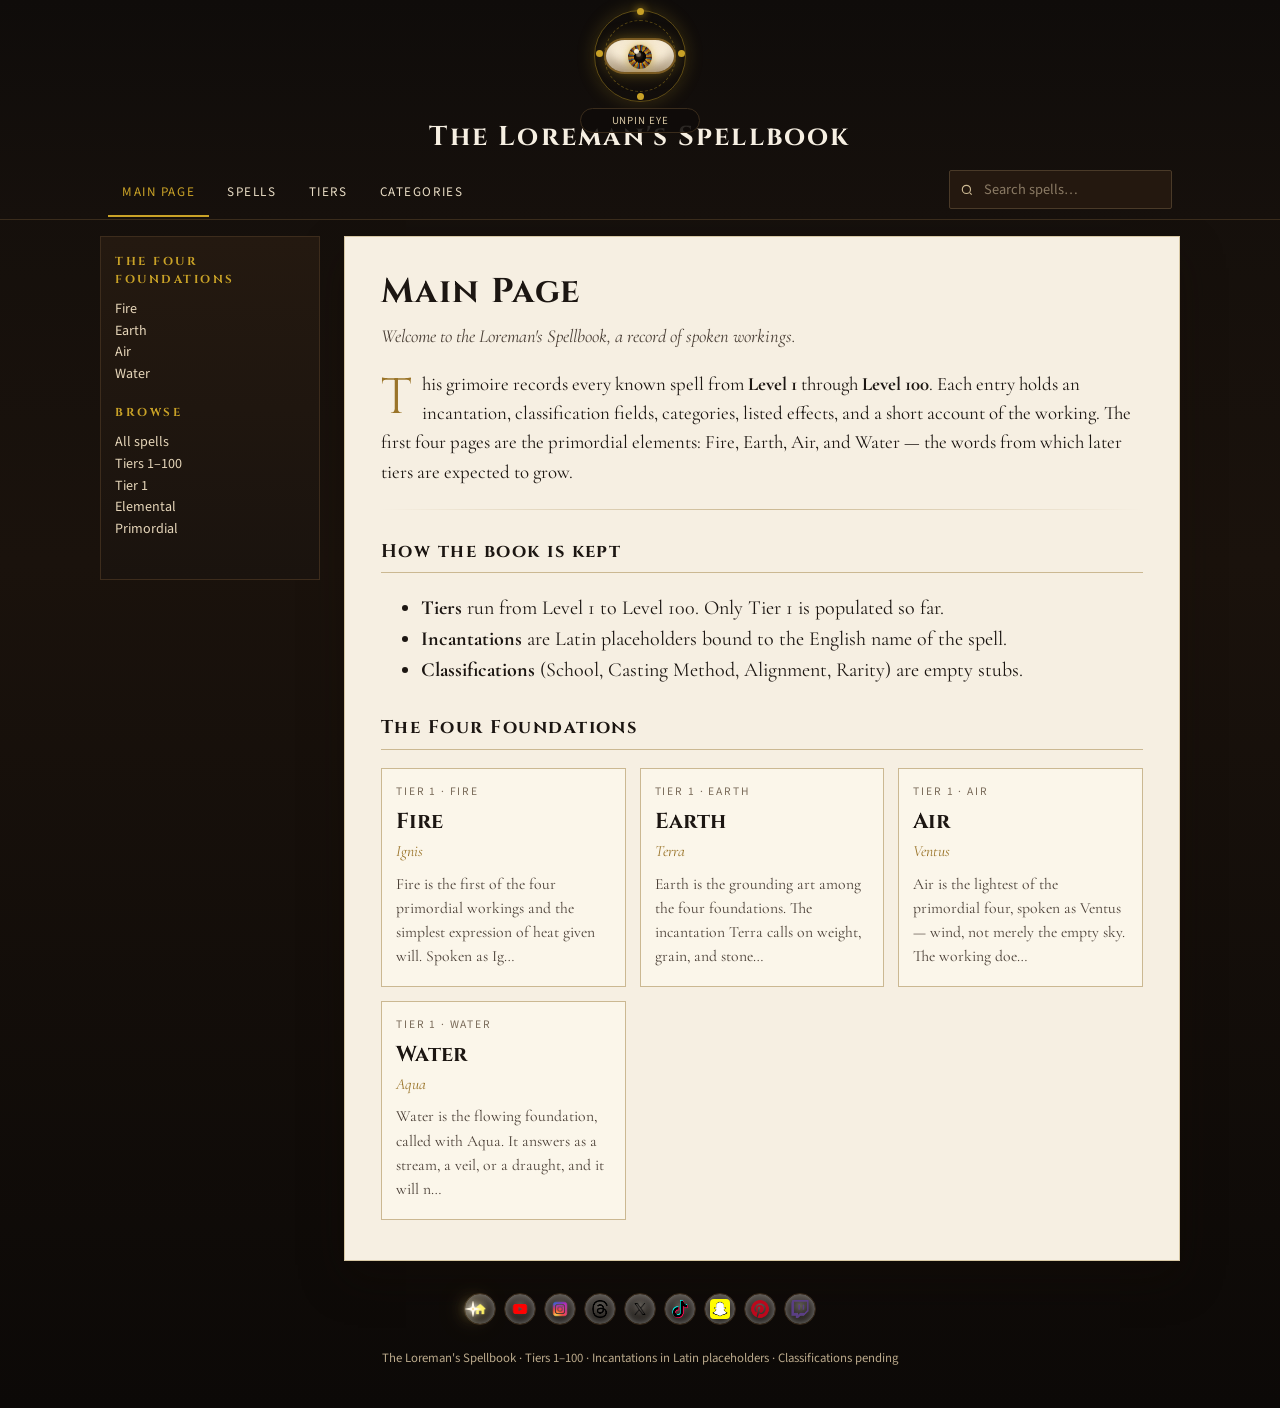
==== commit 3be29db3: "Add site SEO: descriptions, social cards, sitemap, and per-page titles. Co-authored-by: Cursor <curs" ====
--- a/index.html
+++ b/index.html
@@ -13,6 +13,60 @@
       gtag('config', 'G-6ZY7LZ5NB1');
     </script>
     <title>The Loreman's Spellbook</title>
+    <meta
+      name="description"
+      content="The Loreman's Spellbook is a grimoire of spoken workings from tier 1 to 100. Browse Fire, Earth, Air, and Water — the four primordial elemental spells."
+    />
+    <meta name="author" content="Cristian Paez Jr" />
+    <meta name="robots" content="index, follow, max-image-preview:large, max-snippet:-1, max-video-preview:-1" />
+    <meta name="theme-color" content="#0f0c0a" />
+    <meta name="color-scheme" content="dark light" />
+    <meta name="application-name" content="The Loreman's Spellbook" />
+    <link rel="canonical" href="https://theloreman.com/" />
+    <link rel="icon" href="favicon.svg" type="image/svg+xml" />
+    <link rel="icon" href="favicon.ico" sizes="32x32" />
+    <link rel="apple-touch-icon" href="apple-touch-icon.png" />
+    <meta property="og:type" content="website" />
+    <meta property="og:site_name" content="The Loreman's Spellbook" />
+    <meta property="og:locale" content="en_US" />
+    <meta property="og:title" content="The Loreman's Spellbook" />
+    <meta
+      property="og:description"
+      content="The Loreman's Spellbook is a grimoire of spoken workings from tier 1 to 100. Browse Fire, Earth, Air, and Water — the four primordial elemental spells."
+    />
+    <meta property="og:url" content="https://theloreman.com/" />
+    <meta property="og:image" content="https://theloreman.com/og-image.png" />
+    <meta property="og:image:alt" content="The Loreman's Spellbook — a grimoire of the spoken arts" />
+    <meta property="og:image:width" content="1200" />
+    <meta property="og:image:height" content="630" />
+    <meta name="twitter:card" content="summary_large_image" />
+    <meta name="twitter:site" content="@iamchrispjr" />
+    <meta name="twitter:title" content="The Loreman's Spellbook" />
+    <meta
+      name="twitter:description"
+      content="The Loreman's Spellbook is a grimoire of spoken workings from tier 1 to 100. Browse Fire, Earth, Air, and Water — the four primordial elemental spells."
+    />
+    <meta name="twitter:image" content="https://theloreman.com/og-image.png" />
+    <script type="application/ld+json" id="structured-data">
+      {
+        "@context": "https://schema.org",
+        "@type": "WebSite",
+        "name": "The Loreman's Spellbook",
+        "url": "https://theloreman.com/",
+        "description": "The Loreman's Spellbook is a grimoire of spoken workings from tier 1 to 100. Browse Fire, Earth, Air, and Water — the four primordial elemental spells.",
+        "inLanguage": "en",
+        "author": {
+          "@type": "Person",
+          "name": "Cristian Paez Jr",
+          "url": "https://www.iamchrispaezjr.com",
+          "sameAs": [
+            "https://www.youtube.com/channel/UCWYtgKKmHAml5dol4--5GJQ",
+            "https://www.instagram.com/iamchrispaezjr",
+            "https://x.com/iamchrispjr"
+          ]
+        }
+      }
+    </script>
     <link rel="preconnect" href="https://fonts.googleapis.com" />
     <link rel="preconnect" href="https://fonts.gstatic.com" crossorigin />
     <link
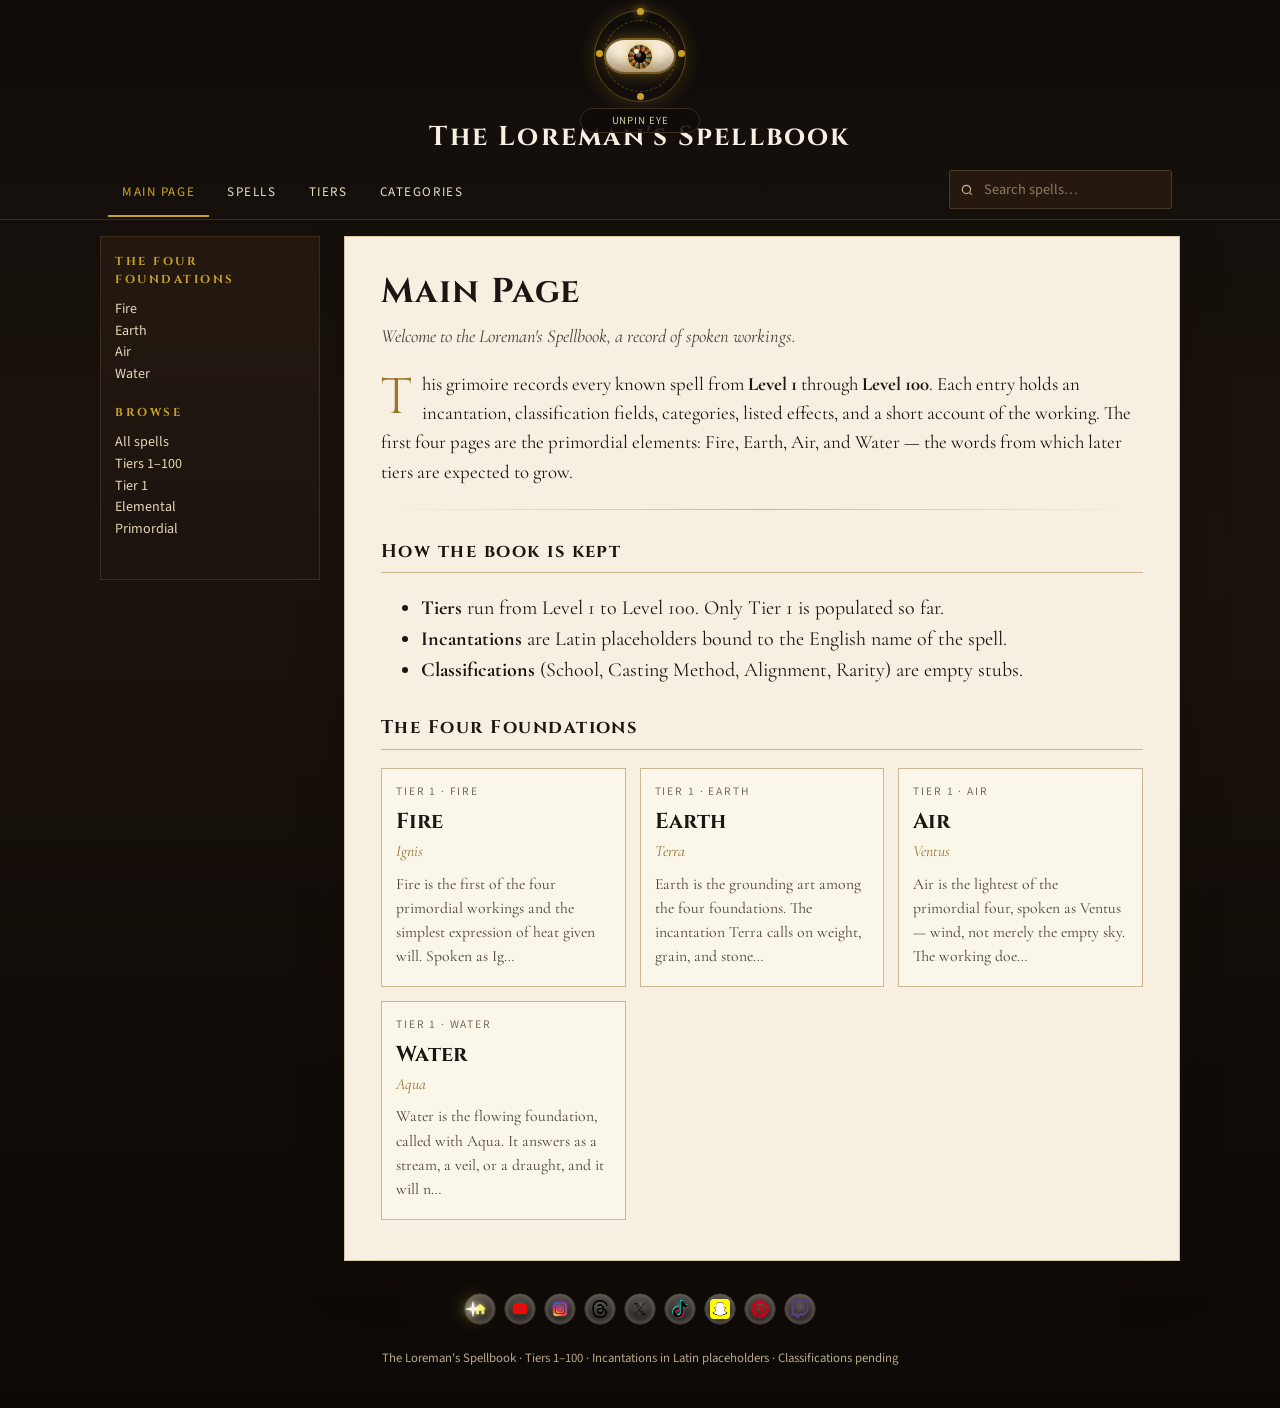
==== commit eedc6993: "Replace the site favicon with the 512px spellbook art. Co-authored-by: Cursor <cursoragent@cursor.co" ====
--- a/index.html
+++ b/index.html
@@ -23,7 +23,7 @@
     <meta name="color-scheme" content="dark light" />
     <meta name="application-name" content="The Loreman's Spellbook" />
     <link rel="canonical" href="https://theloreman.com/" />
-    <link rel="icon" href="favicon.svg" type="image/svg+xml" />
+    <link rel="icon" href="favicon-512.png" type="image/png" sizes="512x512" />
     <link rel="icon" href="favicon.ico" sizes="32x32" />
     <link rel="apple-touch-icon" href="apple-touch-icon.png" />
     <meta property="og:type" content="website" />
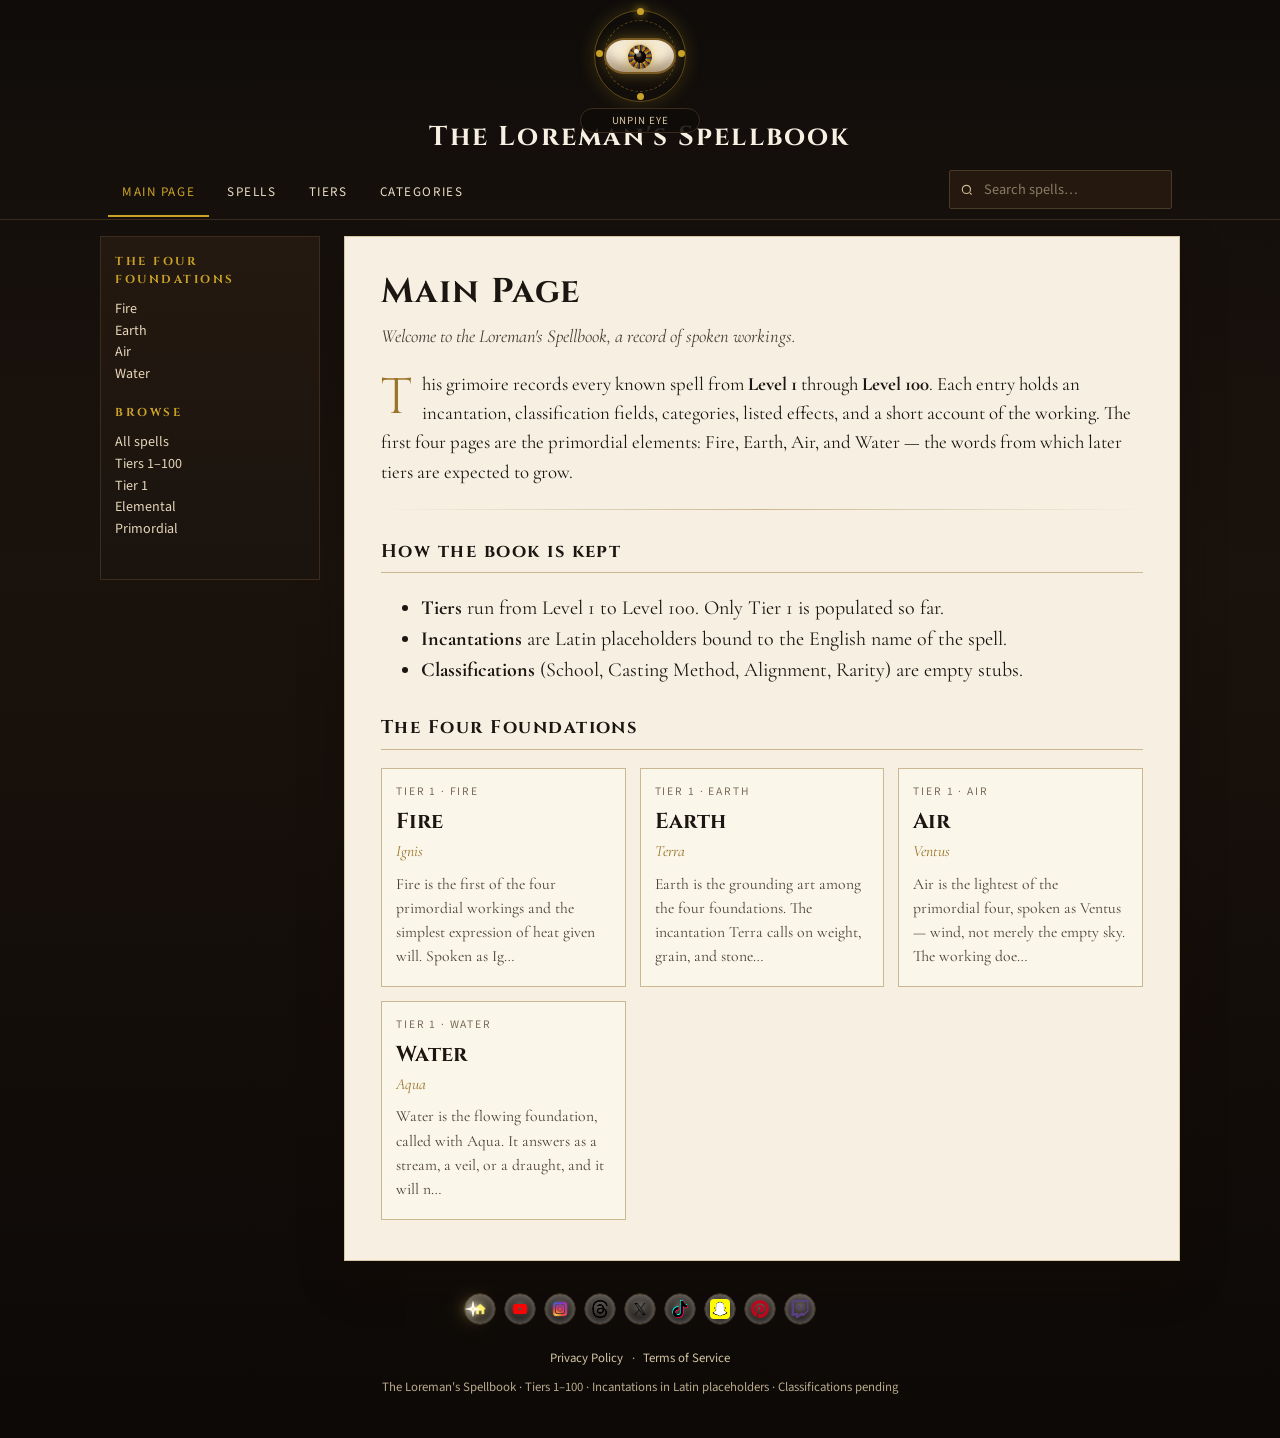
==== commit 72591765: "Add AdSense, ads.txt, and legal pages for donations and advertising. Co-authored-by: Cursor <cursora" ====
--- a/index.html
+++ b/index.html
@@ -3,6 +3,9 @@
   <head>
     <meta charset="UTF-8" />
     <meta name="viewport" content="width=device-width, initial-scale=1" />
+    <script async src="https://pagead2.googlesyndication.com/pagead/js/adsbygoogle.js?client=ca-pub-7643949929679794"
+     crossorigin="anonymous"></script>
+    <meta name="google-adsense-account" content="ca-pub-7643949929679794" />
     <!-- Google tag (gtag.js) -->
     <script async src="https://www.googletagmanager.com/gtag/js?id=G-6ZY7LZ5NB1"></script>
     <script>
@@ -222,6 +225,11 @@
           <use href="#sparkle-glyph" />
         </svg>
       </div>
+      <nav class="footer-legal" aria-label="Legal">
+        <a href="#/privacy">Privacy Policy</a>
+        <span aria-hidden="true">·</span>
+        <a href="#/terms">Terms of Service</a>
+      </nav>
       The Loreman's Spellbook · Tiers 1–100 · Incantations in Latin placeholders · Classifications pending
     </footer>
 
--- a/css/spellbook.css
+++ b/css/spellbook.css
@@ -1133,6 +1133,47 @@
   margin: 0 auto 16px;
 }
 
+.footer-legal {
+  display: flex;
+  justify-content: center;
+  align-items: center;
+  gap: 0.55rem;
+  margin: 0 0 10px;
+  flex-wrap: wrap;
+}
+
+.footer-legal a {
+  color: #d4c4a4;
+  text-decoration: none;
+}
+
+.footer-legal a:hover {
+  color: var(--gold-bright);
+}
+
+.legal {
+  font-family: var(--sans);
+  font-size: 0.92rem;
+  line-height: 1.6;
+  max-width: 42rem;
+}
+
+.legal h2 {
+  margin: 1.4em 0 0.45em;
+  font-family: var(--display);
+  font-size: 1.15rem;
+  letter-spacing: 0.04em;
+}
+
+.legal p,
+.legal ul {
+  margin: 0 0 0.85em;
+}
+
+.legal ul {
+  padding-left: 1.2em;
+}
+
 @media (max-width: 860px) {
   body.is-scrolled .watcher-toggle {
     opacity: 0 !important;
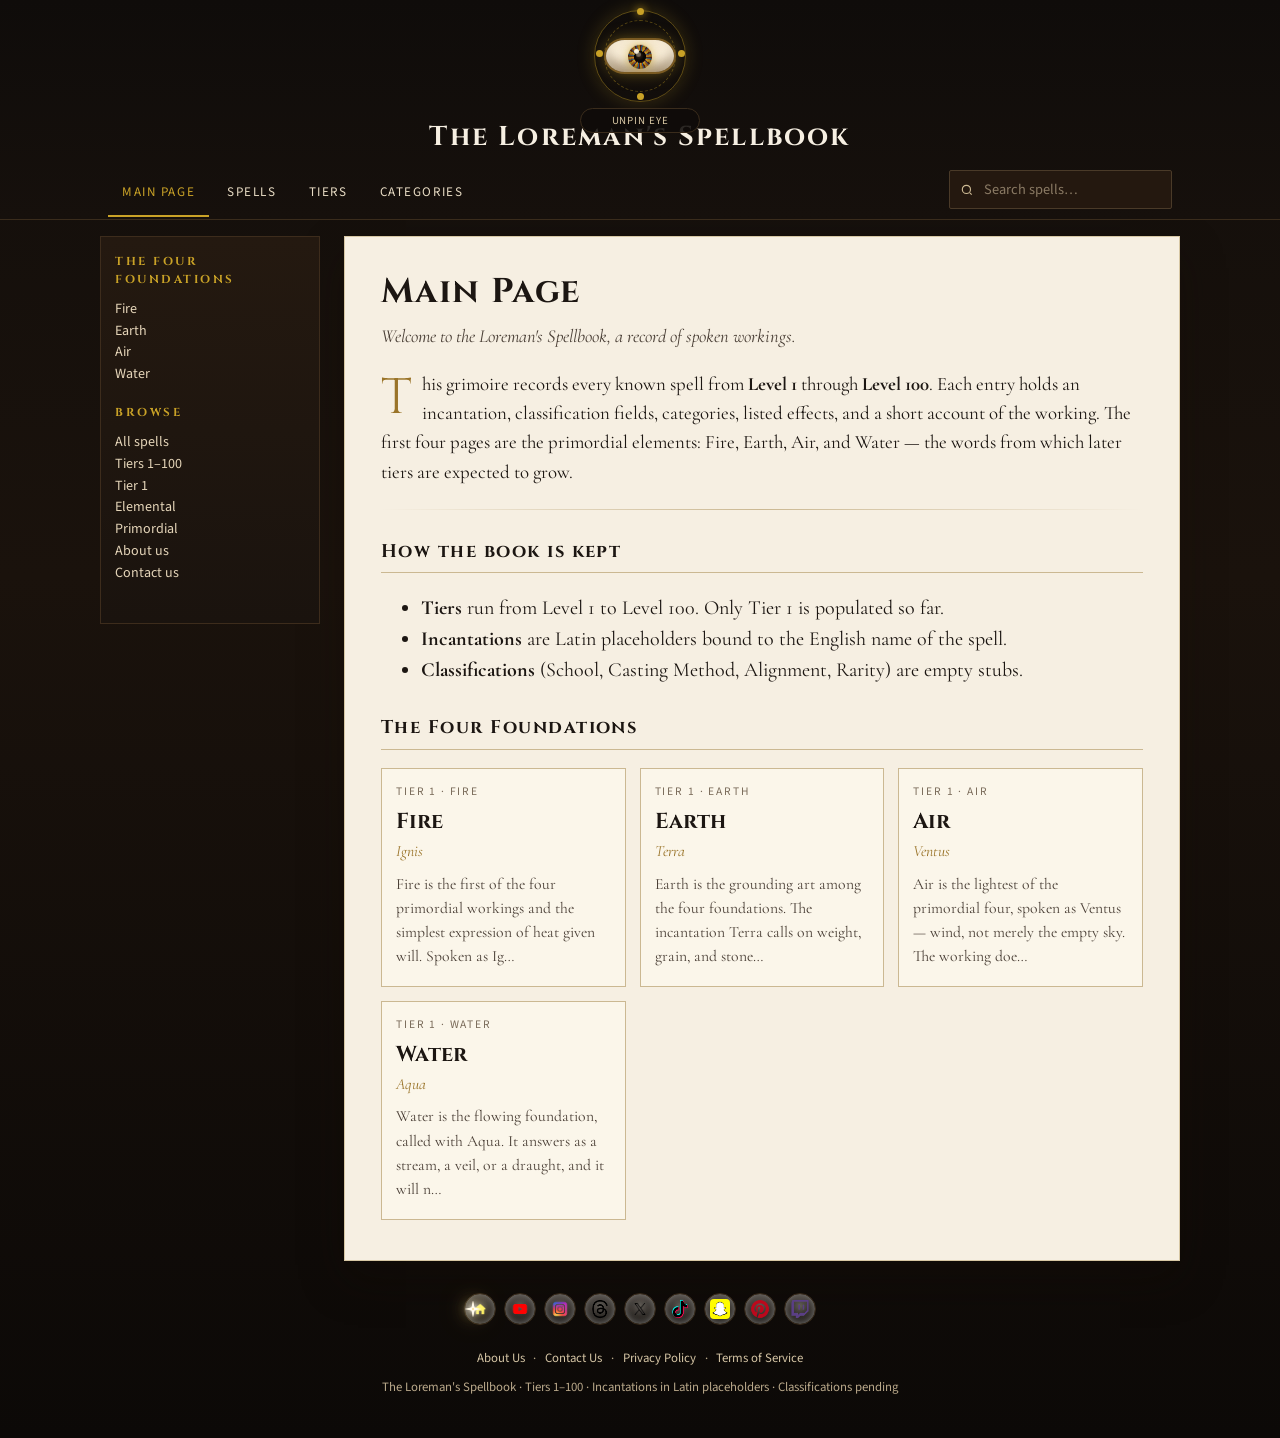
==== commit e5115e77: "Add About and Contact pages that explain the book and point to the main site. Co-authored-by: Cursor" ====
--- a/index.html
+++ b/index.html
@@ -157,6 +157,8 @@
           <li><a href="#/tier/1">Tier 1</a></li>
           <li><a href="#/category/elemental">Elemental</a></li>
           <li><a href="#/category/primordial">Primordial</a></li>
+          <li><a href="#/about">About us</a></li>
+          <li><a href="#/contact">Contact us</a></li>
         </ul>
         <aside class="ad-slot ad-slot--rail" aria-label="Advertisement">
           <div
@@ -225,7 +227,11 @@
           <use href="#sparkle-glyph" />
         </svg>
       </div>
-      <nav class="footer-legal" aria-label="Legal">
+      <nav class="footer-legal" aria-label="About and legal">
+        <a href="#/about">About Us</a>
+        <span aria-hidden="true">·</span>
+        <a href="#/contact">Contact Us</a>
+        <span aria-hidden="true">·</span>
         <a href="#/privacy">Privacy Policy</a>
         <span aria-hidden="true">·</span>
         <a href="#/terms">Terms of Service</a>
--- a/css/spellbook.css
+++ b/css/spellbook.css
@@ -1174,6 +1174,26 @@
   padding-left: 1.2em;
 }
 
+.legal-action {
+  display: inline-block;
+  margin: 0.15rem 0 0.35rem;
+  padding: 0.45rem 1.1rem;
+  border: 1px solid #3a2c1c;
+  border-radius: 999px;
+  background: #1a120c;
+  color: #f6efe2;
+  font-family: var(--sans);
+  font-size: 0.78rem;
+  letter-spacing: 0.06em;
+  text-decoration: none;
+  text-transform: uppercase;
+}
+
+.legal-action:hover {
+  color: var(--gold-bright);
+  border-color: var(--gold);
+}
+
 @media (max-width: 860px) {
   body.is-scrolled .watcher-toggle {
     opacity: 0 !important;
